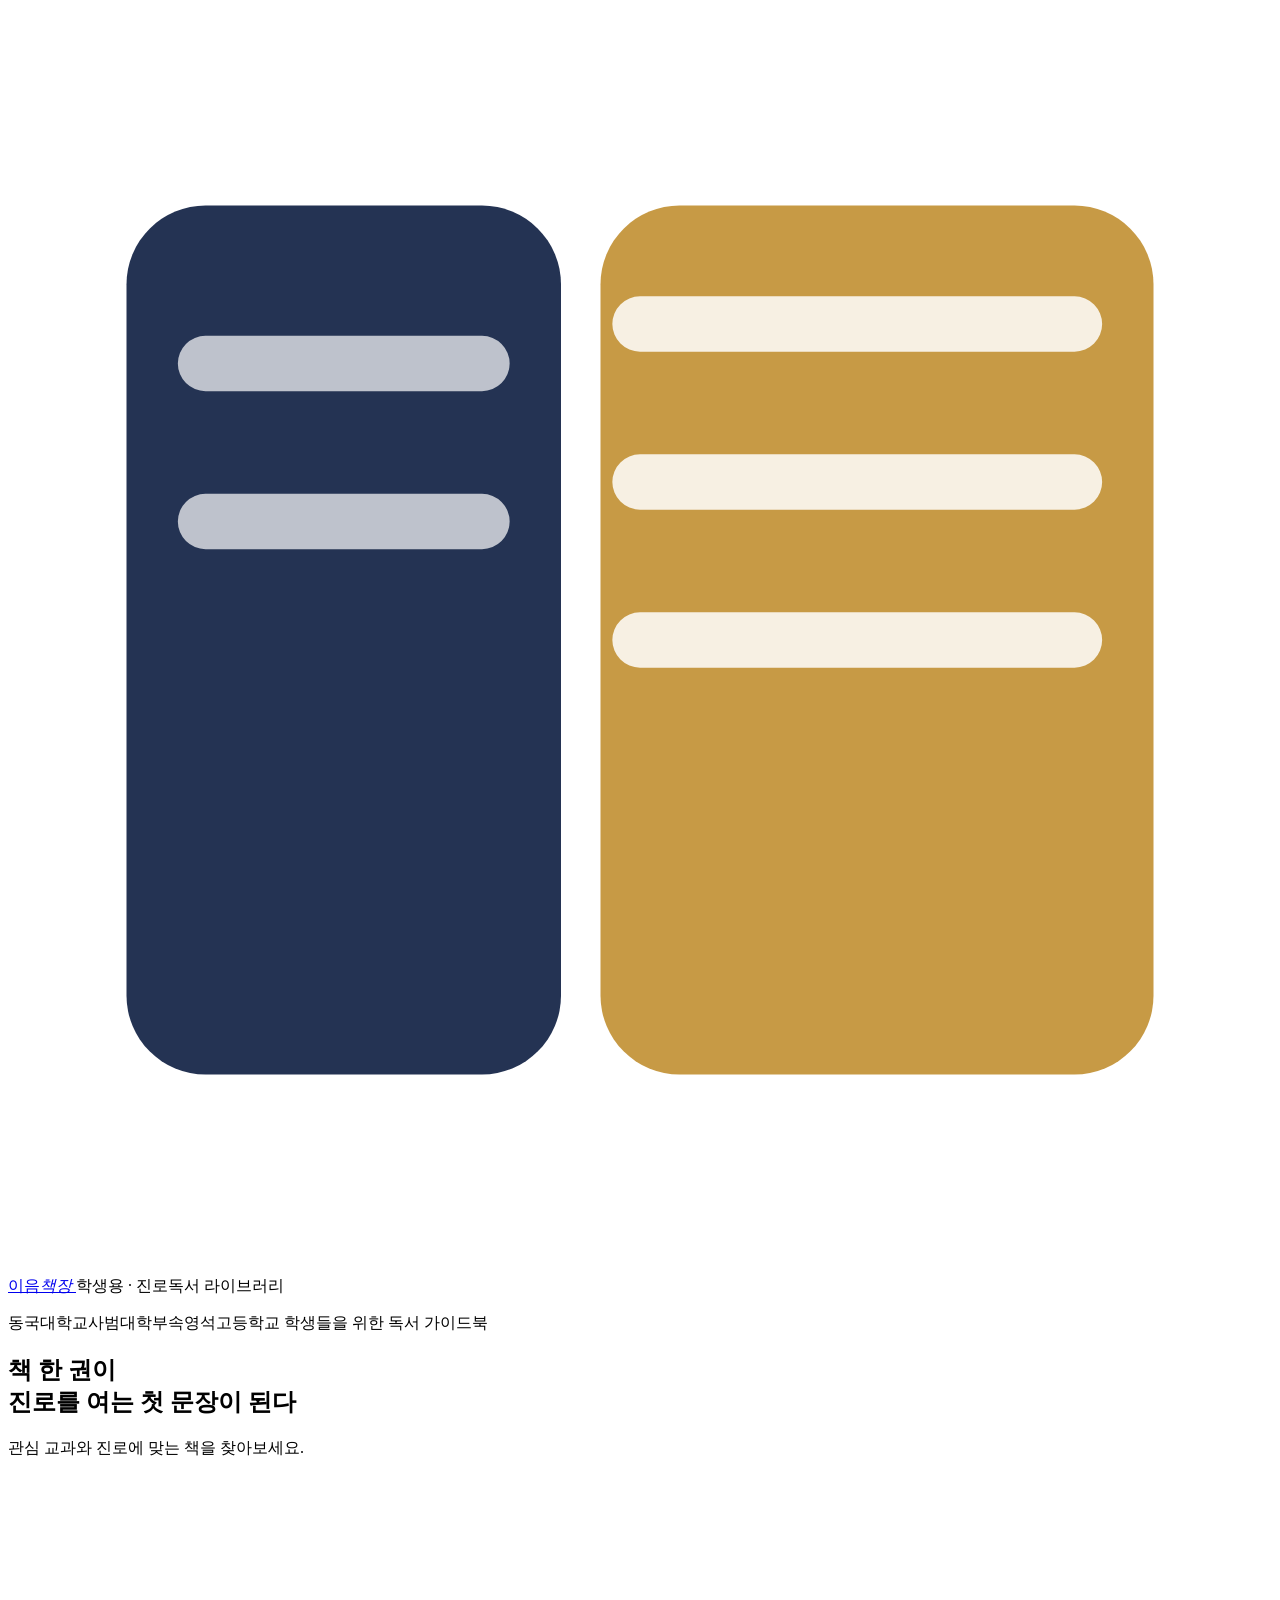
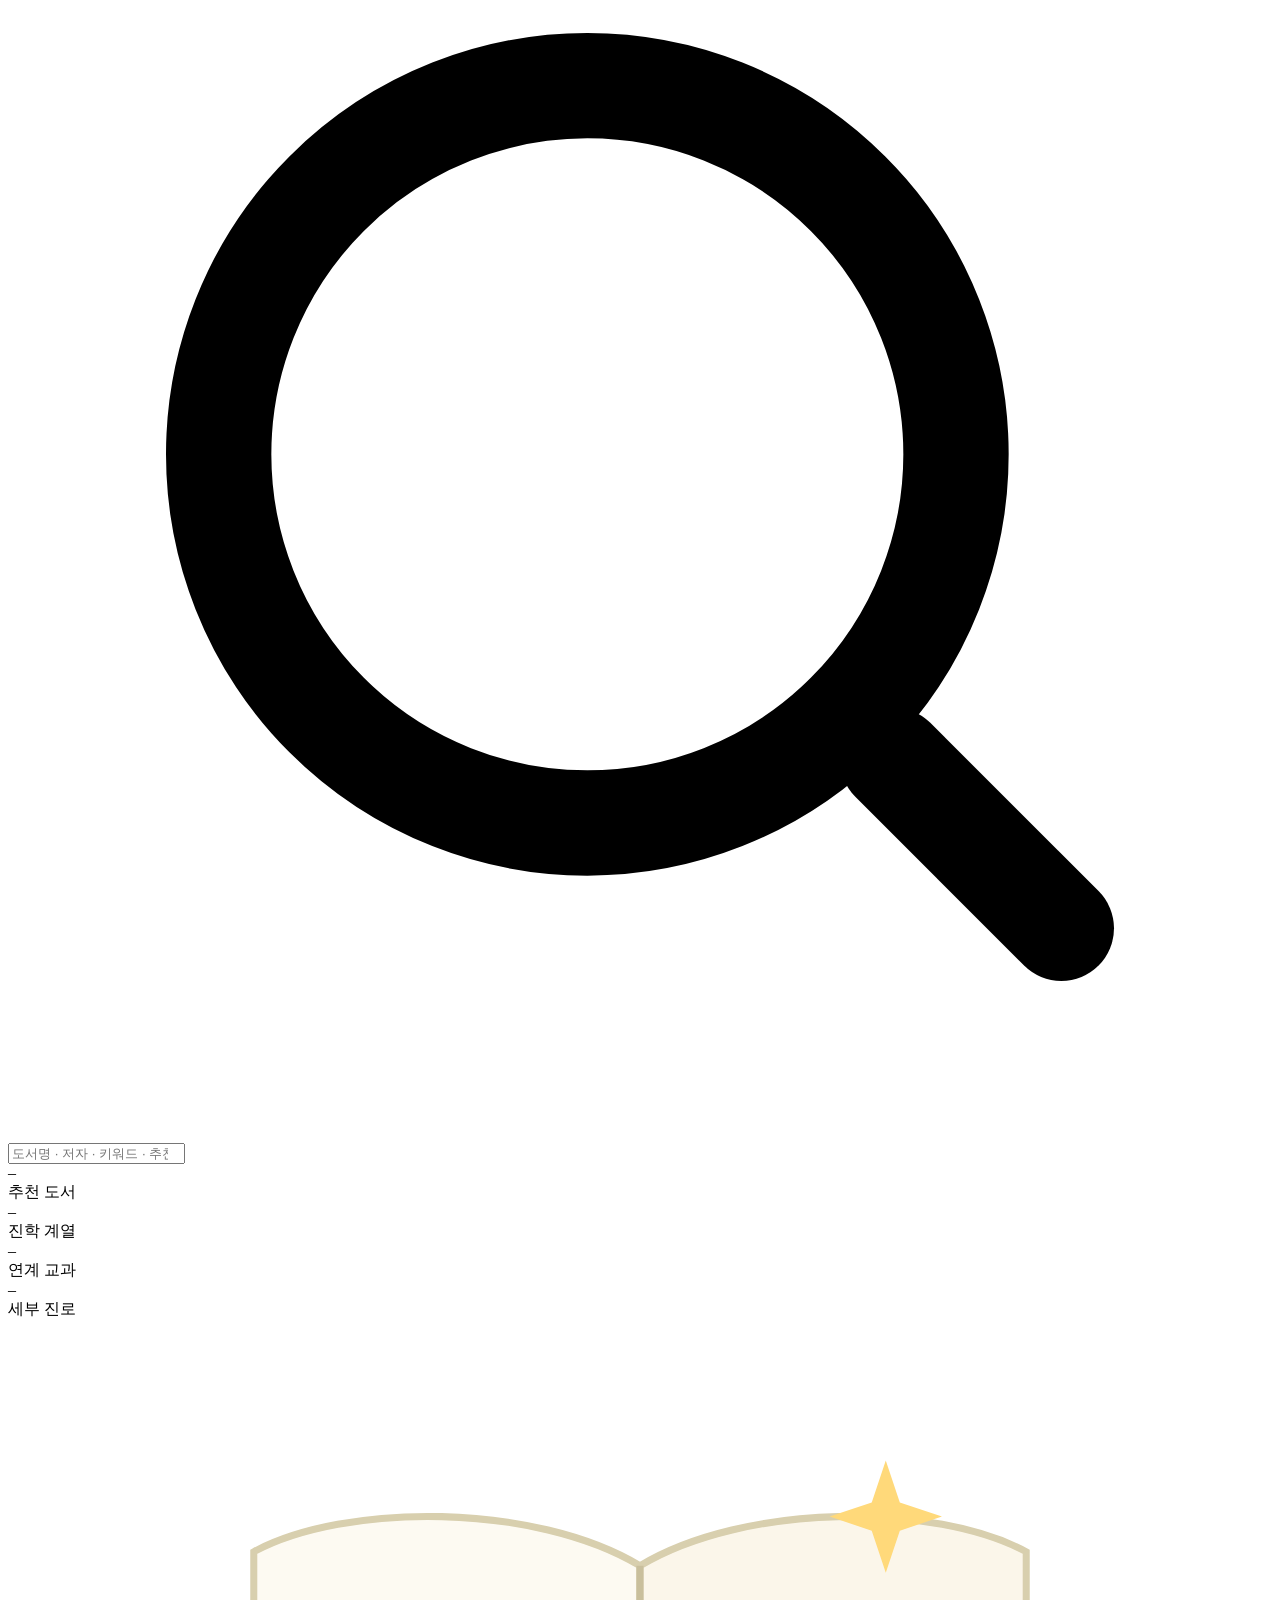
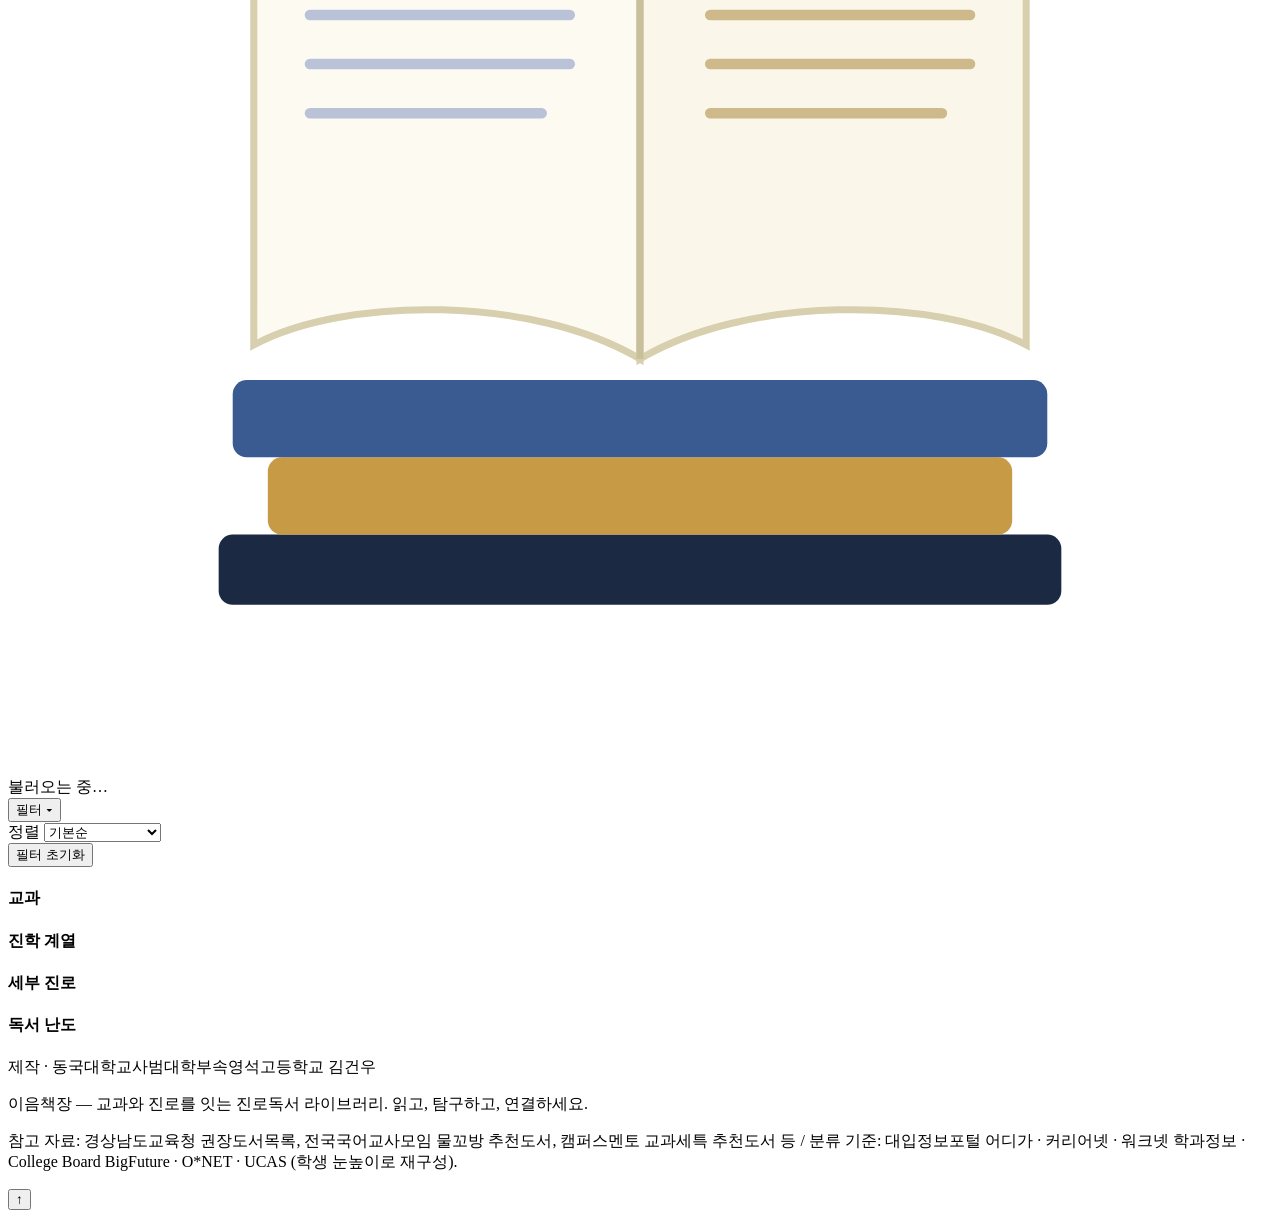
==== index.html @ 77755183 "Add files via upload" ====
<!DOCTYPE html>
<html lang="ko">
<head>
  <meta charset="UTF-8" />
  <meta name="viewport" content="width=device-width, initial-scale=1.0" />
  <!-- 보안: 외부 통신/임베딩 차단. (파일 더블클릭 실행 호환을 위해 script-src는 제한하지 않음) -->
  <meta http-equiv="Content-Security-Policy"
        content="img-src 'self' data:; style-src 'self' 'unsafe-inline'; font-src 'self'; connect-src 'none'; object-src 'none'; frame-ancestors 'self'; base-uri 'self'; form-action 'none'" />
  <meta name="referrer" content="no-referrer" />
  <title>이음책장 · 교과와 진로를 잇는 추천 도서</title>
  <link rel="stylesheet" href="style.css" />
</head>
<body>
  <!-- ===== 상단 바 ===== -->
  <header class="topbar">
    <div class="container topbar-inner">
      <a class="brand" href="index.html" aria-label="이음책장 홈">
        <svg class="mark" viewBox="0 0 32 32" fill="none" aria-hidden="true">
          <rect x="3" y="5" width="11" height="22" rx="2" fill="#243353"/>
          <rect x="15" y="5" width="14" height="22" rx="2" fill="#c79a45"/>
          <path d="M16 8h11M16 12h11M16 16h11" stroke="#fff" stroke-width="1.4" stroke-linecap="round" opacity=".85"/>
          <path d="M5 9h7M5 13h7" stroke="#fff" stroke-width="1.4" stroke-linecap="round" opacity=".7"/>
        </svg>
        <span class="name">이음<em>책장</em></span>
      </a>
      <span class="role-pill">학생용 · 진로독서 라이브러리</span>
    </div>
  </header>

  <!-- ===== 히어로 ===== -->
  <section class="hero">
    <div class="container hero-inner">
      <div class="hero-text">
        <p class="eyebrow">동국대학교사범대학부속영석고등학교 학생들을 위한 독서 가이드북</p>
        <h1>책 한 권이<br /><span class="hl">진로를 여는 첫 문장</span>이 된다</h1>
        <p class="lede">관심 교과와 진로에 맞는 책을 찾아보세요.</p>

        <div class="hero-search">
          <svg class="ico" viewBox="0 0 24 24" fill="none" aria-hidden="true">
            <circle cx="11" cy="11" r="7" stroke="currentColor" stroke-width="2"/>
            <path d="M20 20l-3.2-3.2" stroke="currentColor" stroke-width="2" stroke-linecap="round"/>
          </svg>
          <input type="search" id="searchInput"
                 placeholder="도서명 · 저자 · 키워드 · 추천 이유 · 탐구 아이디어 검색"
                 aria-label="도서 검색" autocomplete="off" />
        </div>

        <div class="hero-stats">
          <div class="stat"><div class="num" id="statBooks">–</div><div class="lbl">추천 도서</div></div>
          <div class="stat"><div class="num" id="statFields">–</div><div class="lbl">진학 계열</div></div>
          <div class="stat"><div class="num" id="statSubjects">–</div><div class="lbl">연계 교과</div></div>
          <div class="stat"><div class="num" id="statTags">–</div><div class="lbl">세부 진로</div></div>
        </div>
      </div>

      <div class="hero-art" aria-hidden="true">
        <svg viewBox="0 0 360 300" xmlns="http://www.w3.org/2000/svg">
          <!-- 책 더미 -->
          <rect x="60" y="232" width="240" height="20" rx="4" fill="#1c2942"/>
          <rect x="74" y="210" width="212" height="22" rx="4" fill="#c79a45"/>
          <rect x="64" y="188" width="232" height="22" rx="4" fill="#3a5a92"/>
          <!-- 펼쳐진 책 -->
          <path d="M180 70 C150 52 96 52 70 66 L70 178 C96 164 150 164 180 182 Z" fill="#fdfaf2" stroke="#d8cfae" stroke-width="2"/>
          <path d="M180 70 C210 52 264 52 290 66 L290 178 C264 164 210 164 180 182 Z" fill="#fbf6ea" stroke="#d8cfae" stroke-width="2"/>
          <path d="M180 70 L180 182" stroke="#c9bf9c" stroke-width="2"/>
          <path d="M86 84h74M86 98h74M86 112h66" stroke="#b9c2d6" stroke-width="3" stroke-linecap="round"/>
          <path d="M200 84h74M200 98h74M200 112h66" stroke="#cdb98a" stroke-width="3" stroke-linecap="round"/>
          <!-- 빛나는 별/북극성 -->
          <g transform="translate(250 56)">
            <path d="M0 -16 L4 -4 L16 0 L4 4 L0 16 L-4 4 L-16 0 L-4 -4 Z" fill="#ffd97a"/>
          </g>
        </svg>
      </div>
    </div>
  </section>

  <main class="container">
    <!-- ===== 툴바 ===== -->
    <div class="toolbar">
      <div class="result-count" id="resultCount">불러오는 중…</div>
      <div class="toolbar-right">
        <button class="btn filter-toggle" id="filterToggle" type="button">필터 ▾</button>
        <div class="sort-wrap">
          <label for="sortSelect">정렬</label>
          <select id="sortSelect" aria-label="정렬 기준">
            <option value="id">기본순</option>
            <option value="grade">학년순</option>
            <option value="level">난도순</option>
            <option value="title">도서명 가나다순</option>
          </select>
        </div>
        <button class="btn ghost" id="resetBtn" type="button">필터 초기화</button>
      </div>
    </div>

    <!-- ===== 필터 (옵션은 script.js가 자동 생성) ===== -->
    <section class="filters" id="filters" aria-label="도서 필터">
      <div class="filter-group">
        <h4>교과</h4>
        <div class="chip-row" data-filter="subjects"></div>
      </div>
      <div class="filter-group">
        <h4>진학 계열</h4>
        <div class="chip-row" data-filter="academicFields"></div>
      </div>
      <div class="filter-group">
        <h4>세부 진로</h4>
        <div class="chip-row" data-filter="careerTags"></div>
      </div>
      <div class="filter-group">
        <h4>독서 난도</h4>
        <div class="chip-row" data-filter="level"></div>
      </div>
    </section>

    <!-- ===== 카드 목록 ===== -->
    <section id="bookGrid" class="book-grid" aria-live="polite"></section>
    <p id="emptyMsg" class="empty-msg" hidden>조건에 맞는 도서가 없습니다. 검색어나 필터를 조정해 보세요.</p>
  </main>

  <!-- ===== 푸터 ===== -->
  <footer class="site-footer">
    <div class="container footer-inner">
      <p class="credit">제작 · 동국대학교사범대학부속영석고등학교 김건우</p>
      <p>이음책장 — 교과와 진로를 잇는 진로독서 라이브러리. 읽고, 탐구하고, 연결하세요.</p>
      <p class="src">참고 자료: 경상남도교육청 권장도서목록, 전국국어교사모임 물꼬방 추천도서, 캠퍼스멘토 교과세특 추천도서 등 / 분류 기준: 대입정보포털 어디가 · 커리어넷 · 워크넷 학과정보 · College Board BigFuture · O*NET · UCAS (학생 눈높이로 재구성).</p>
    </div>
  </footer>

  <button id="topBtn" class="top-btn" type="button" aria-label="맨 위로">↑</button>

  <script src="script.js"></script>
</body>
</html>
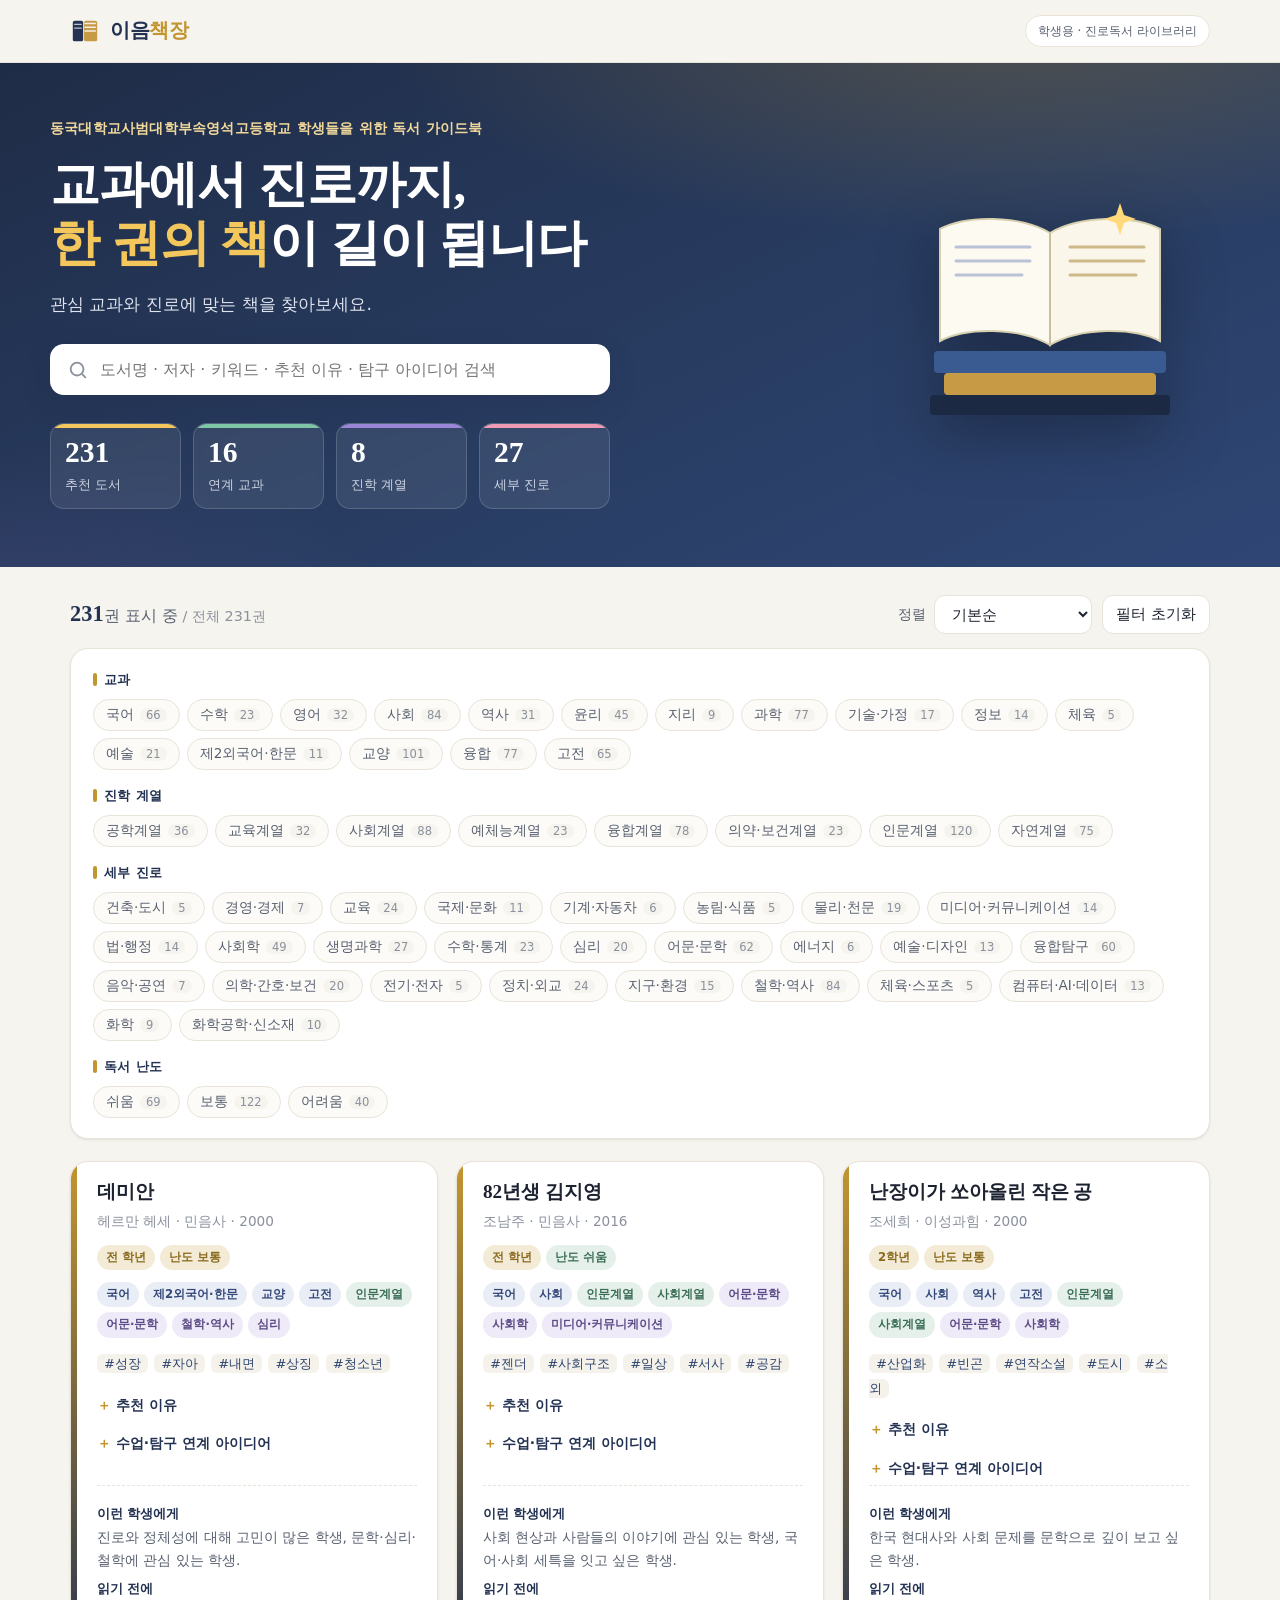
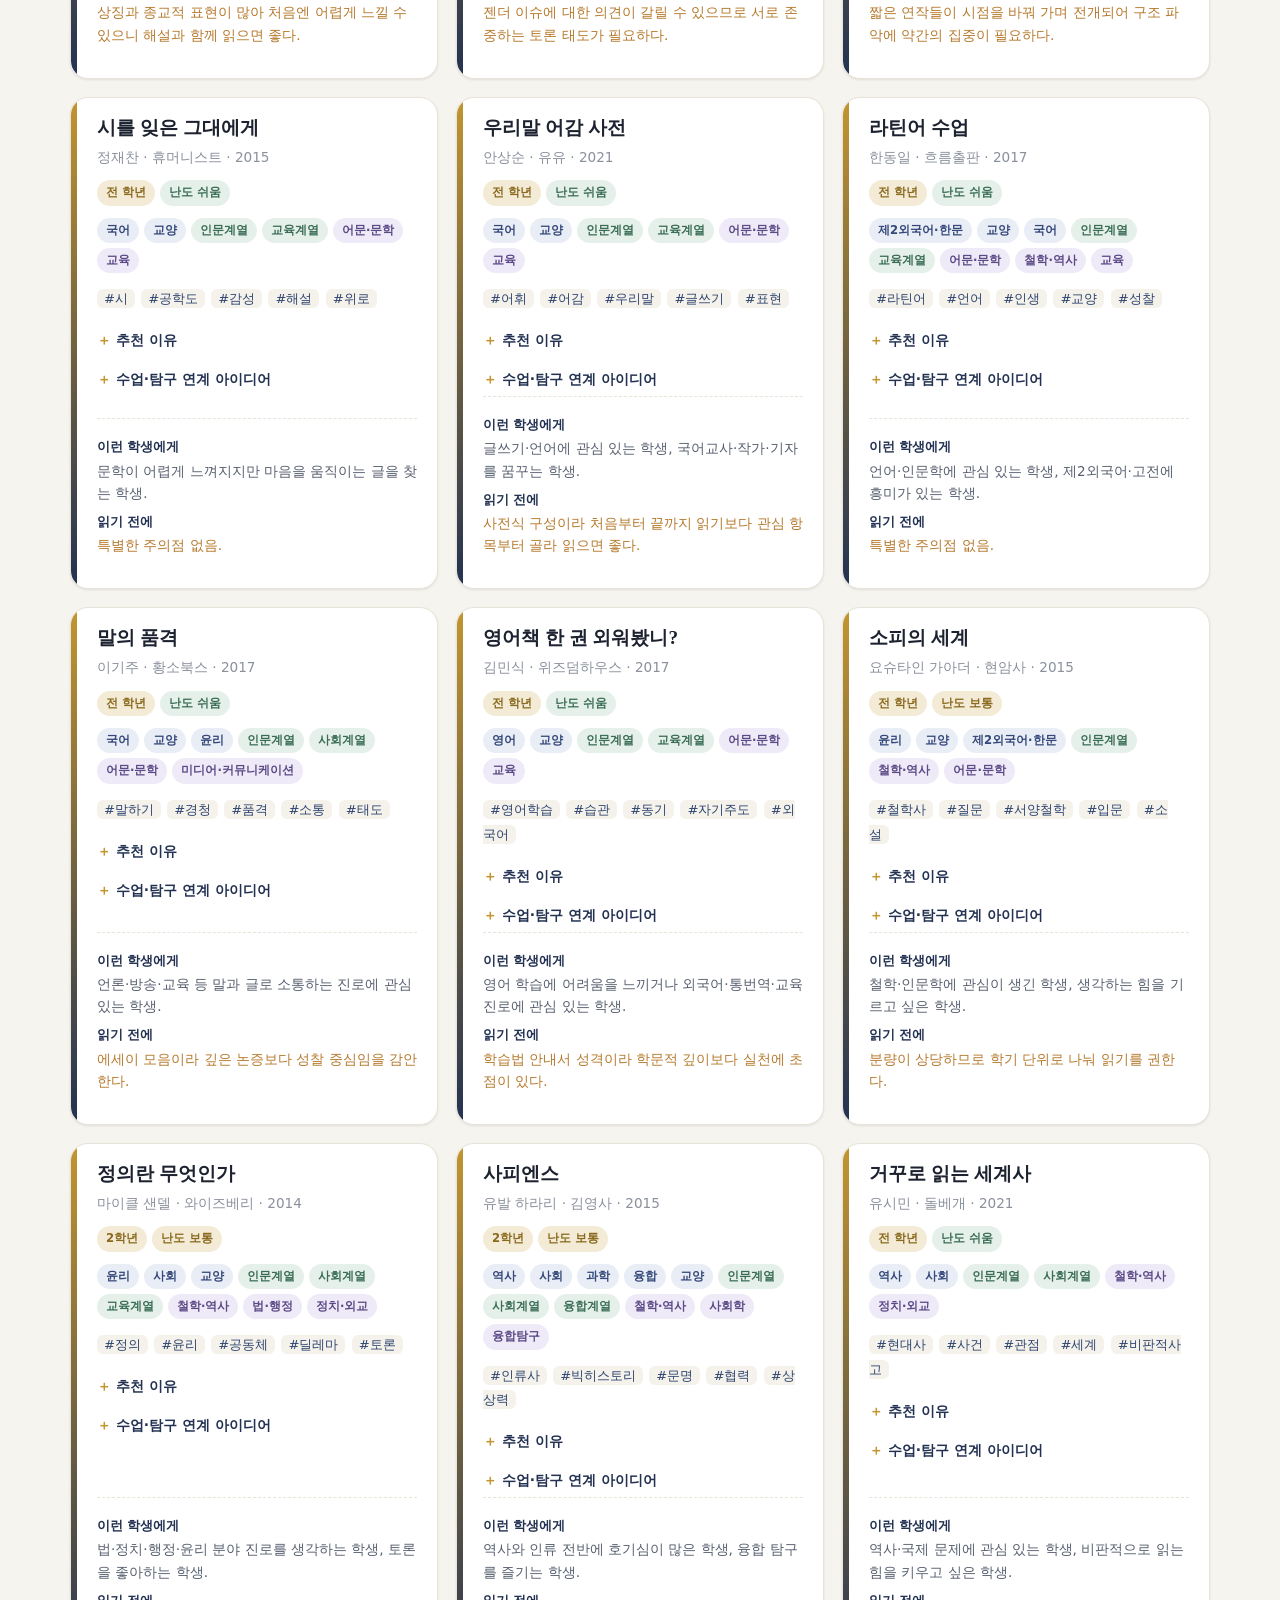
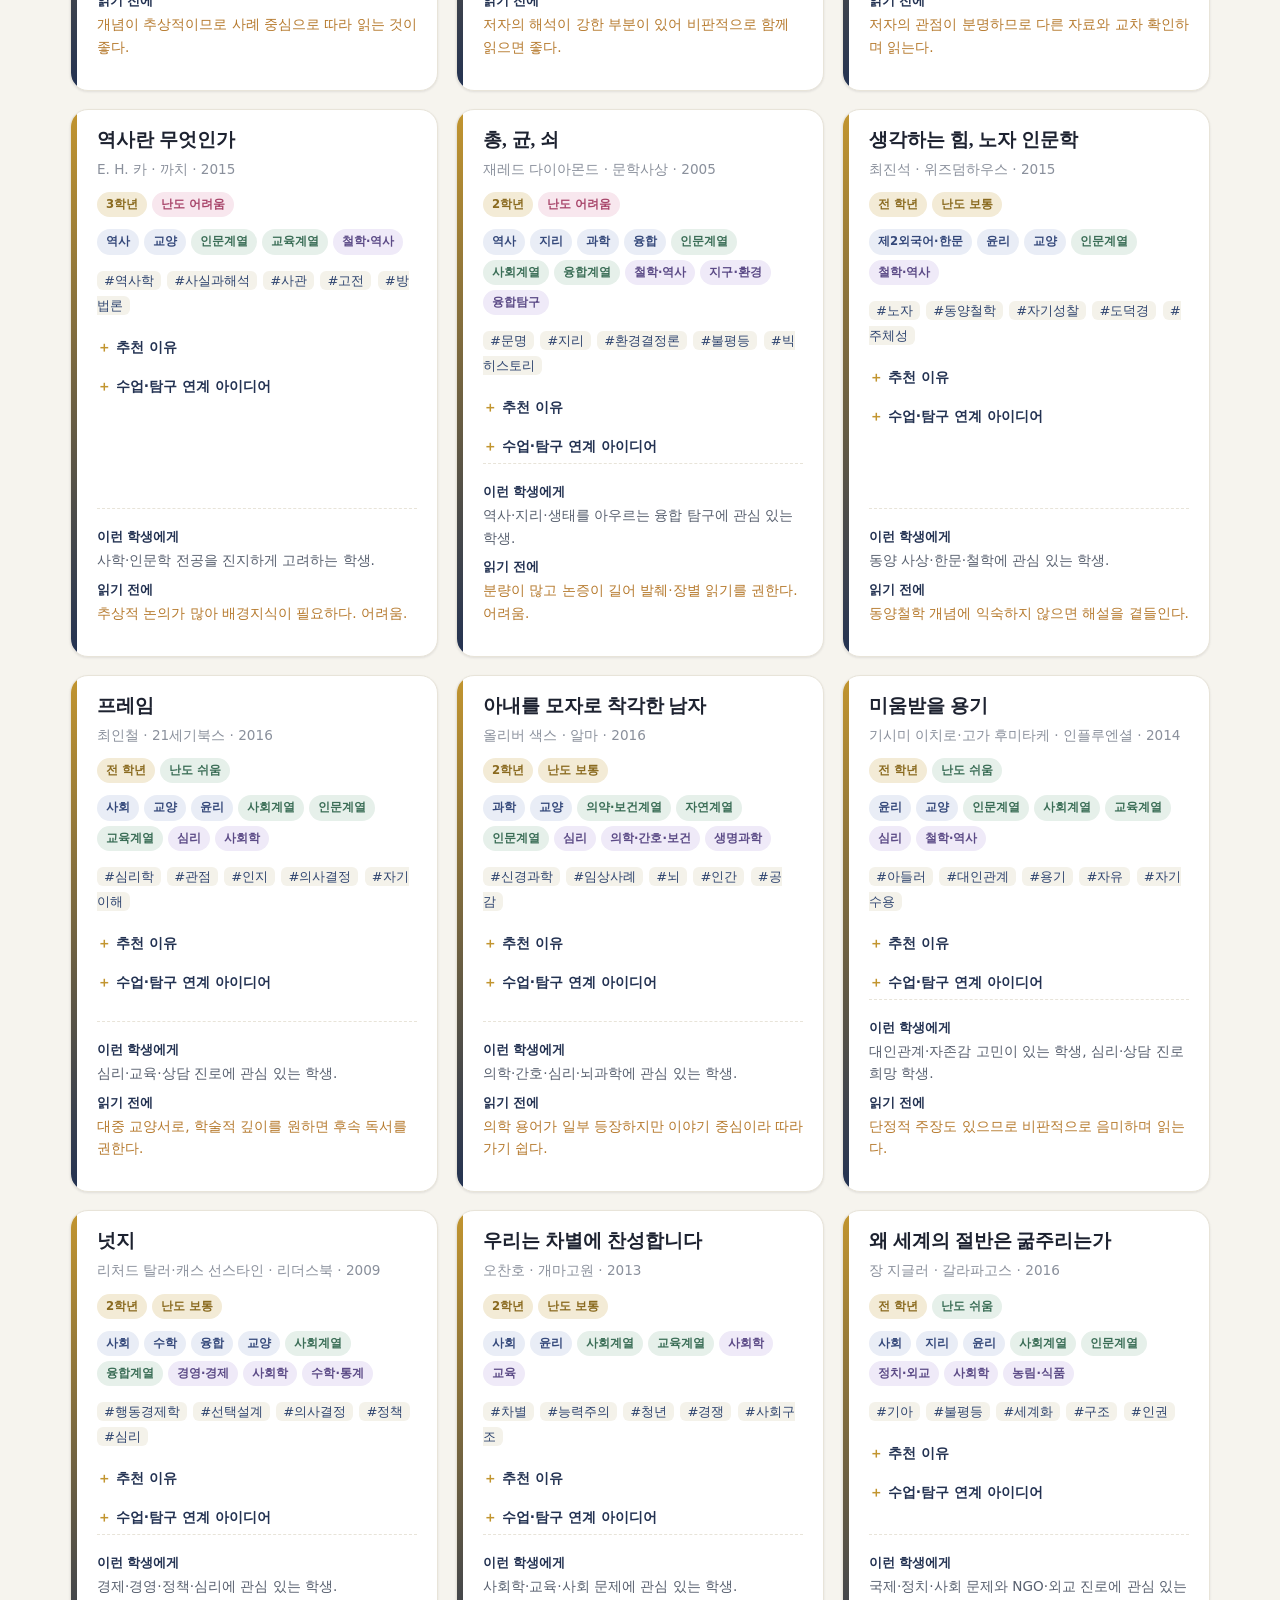
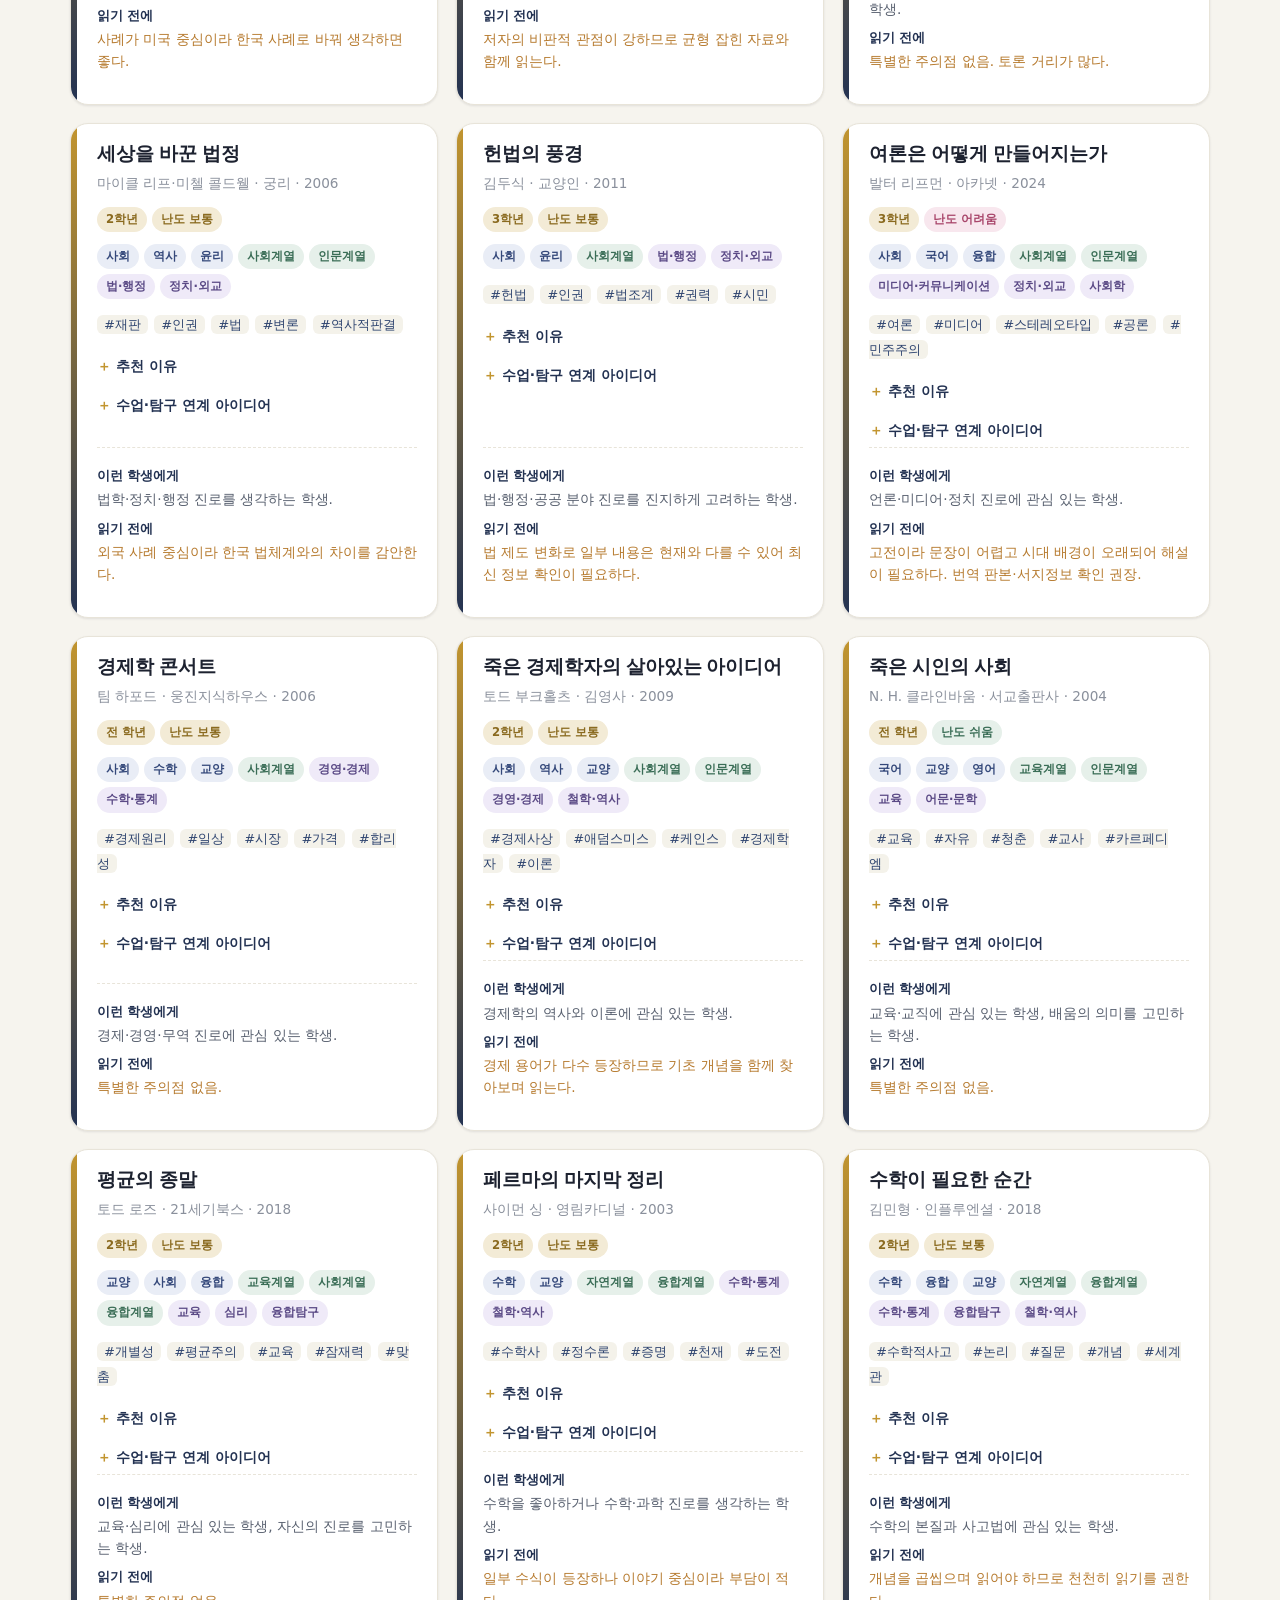
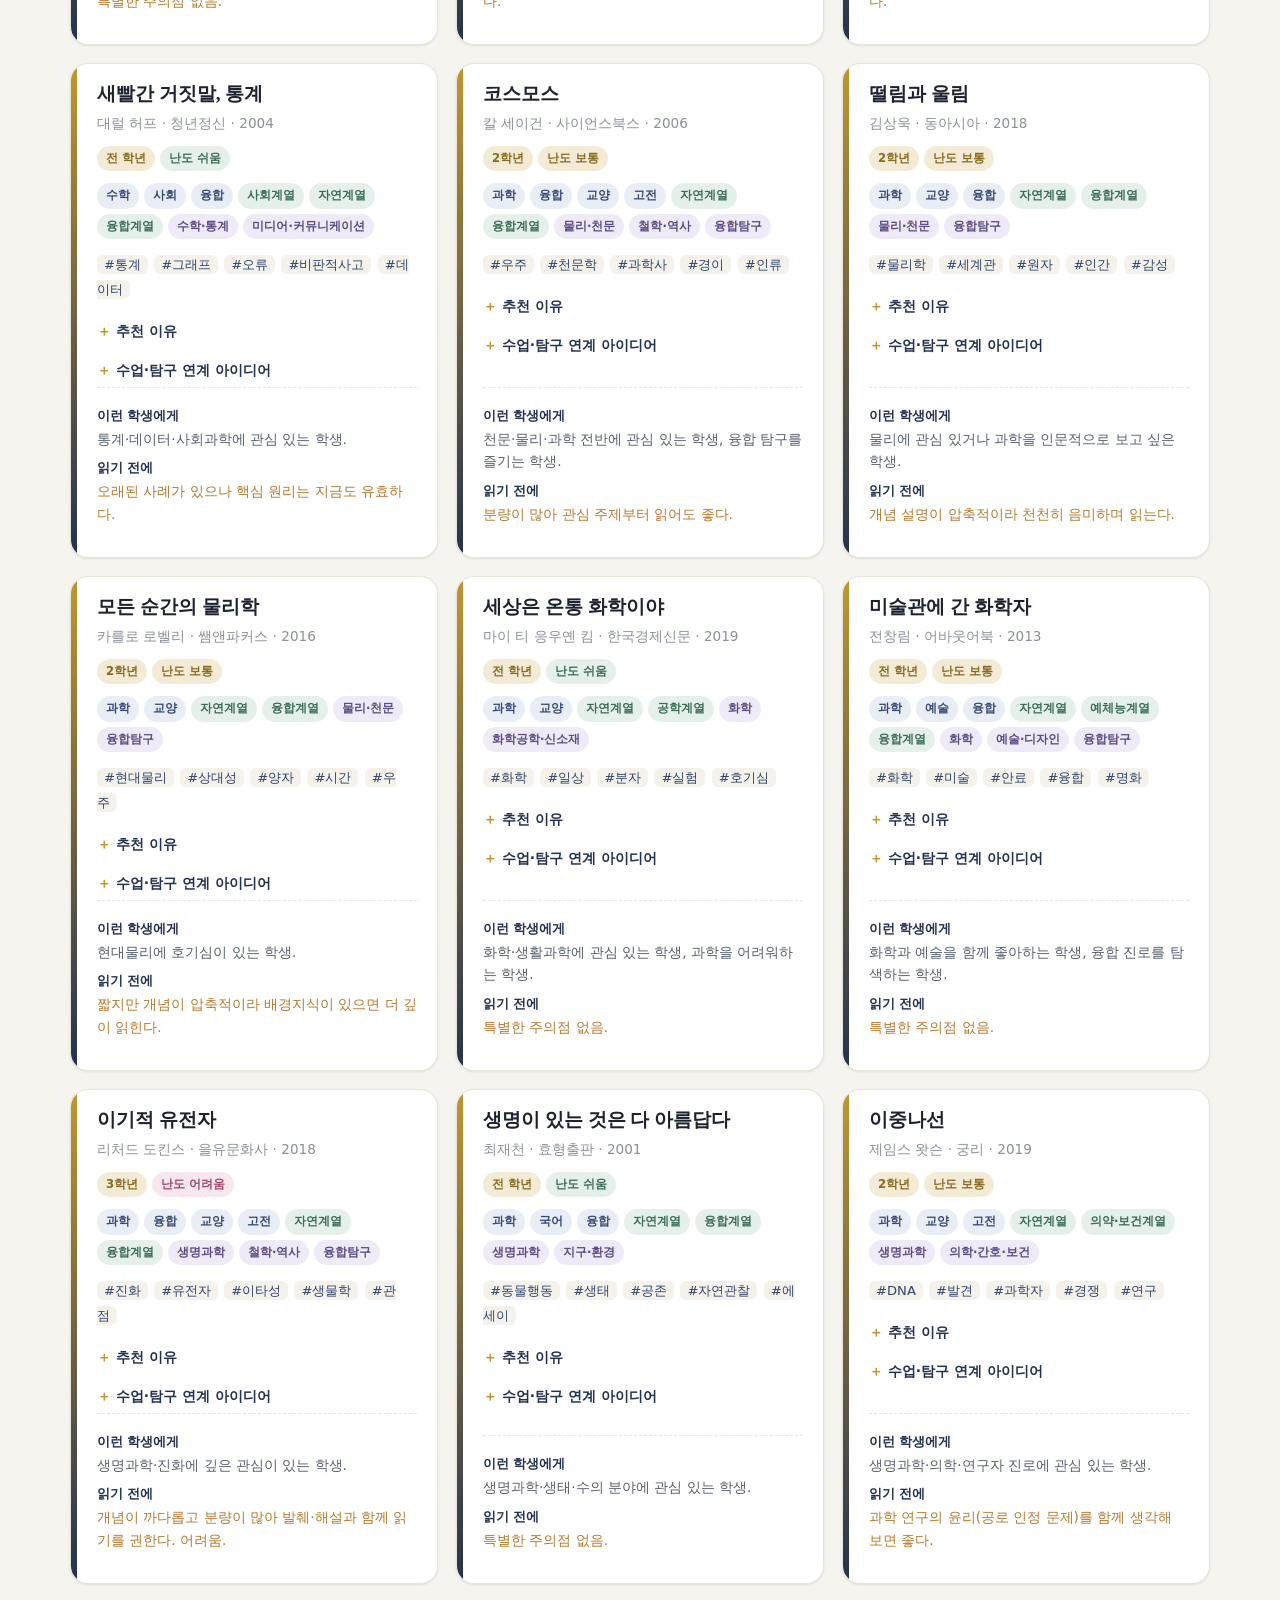
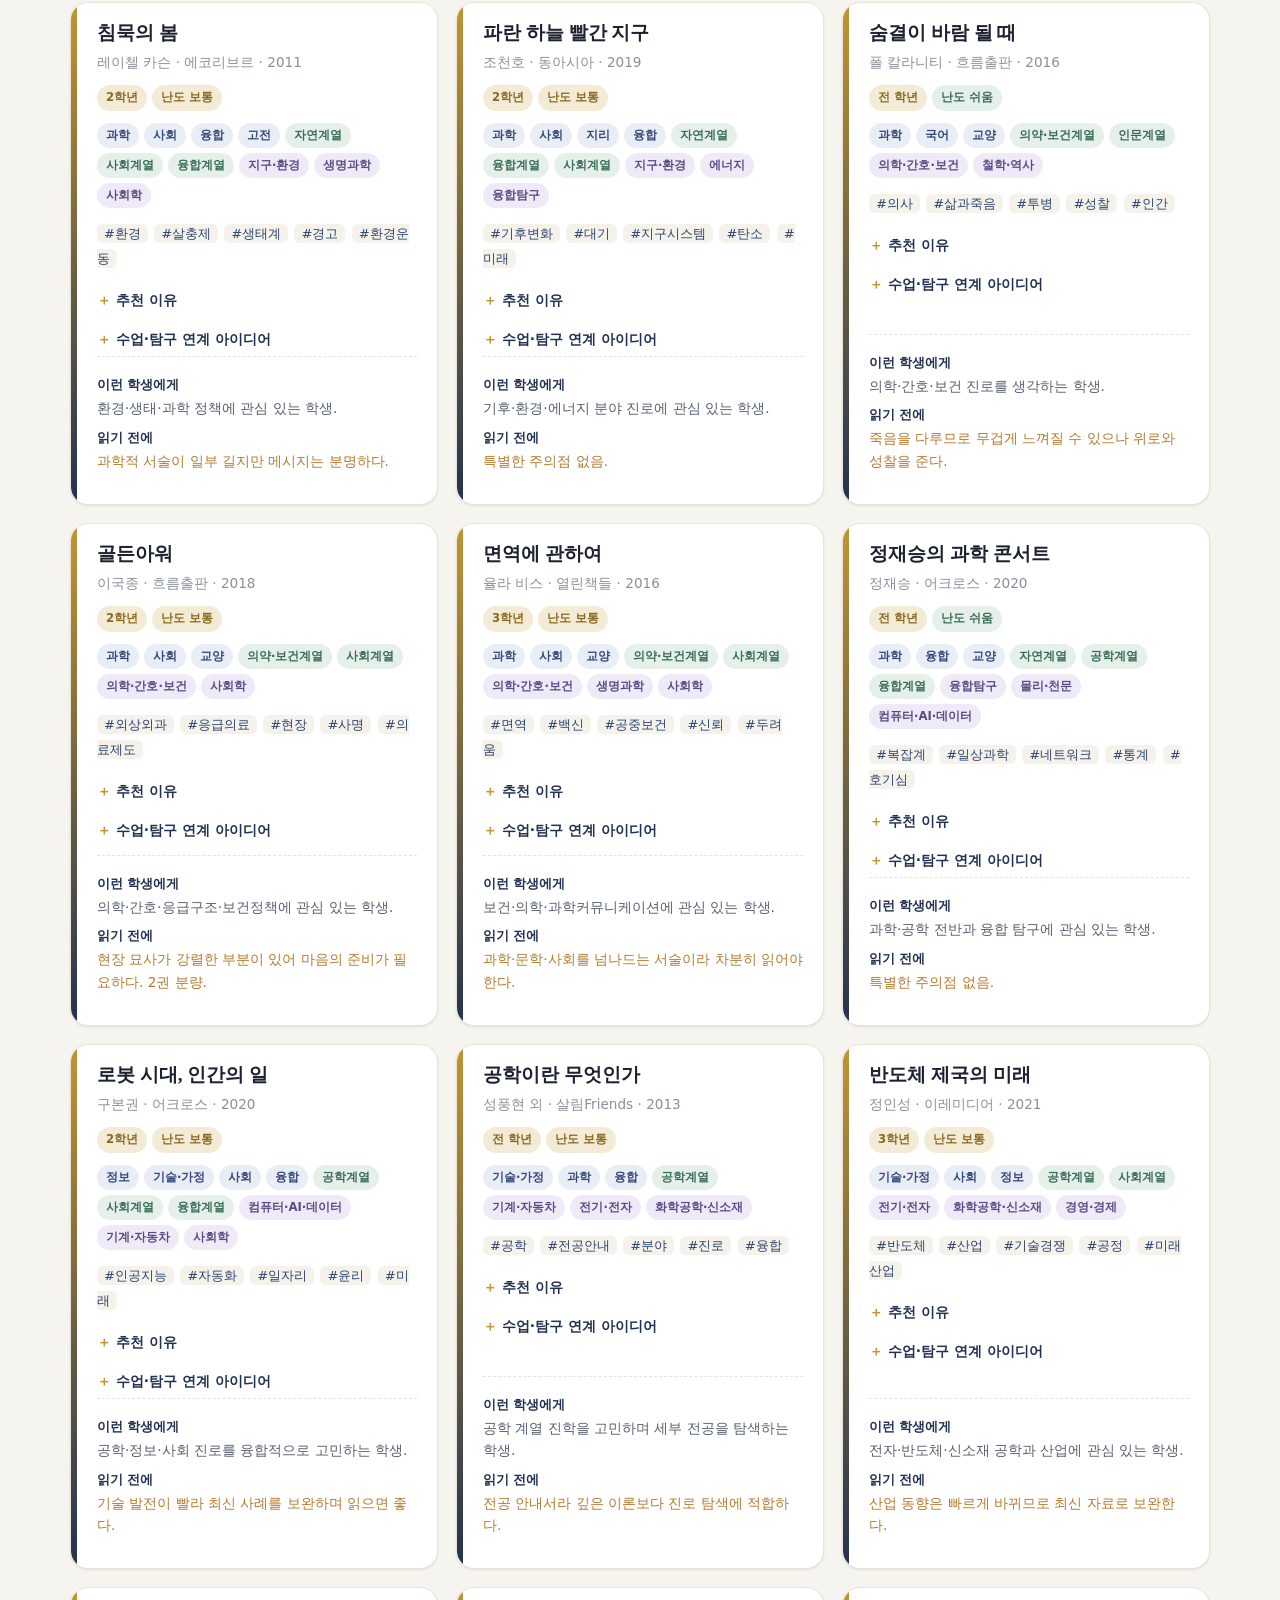
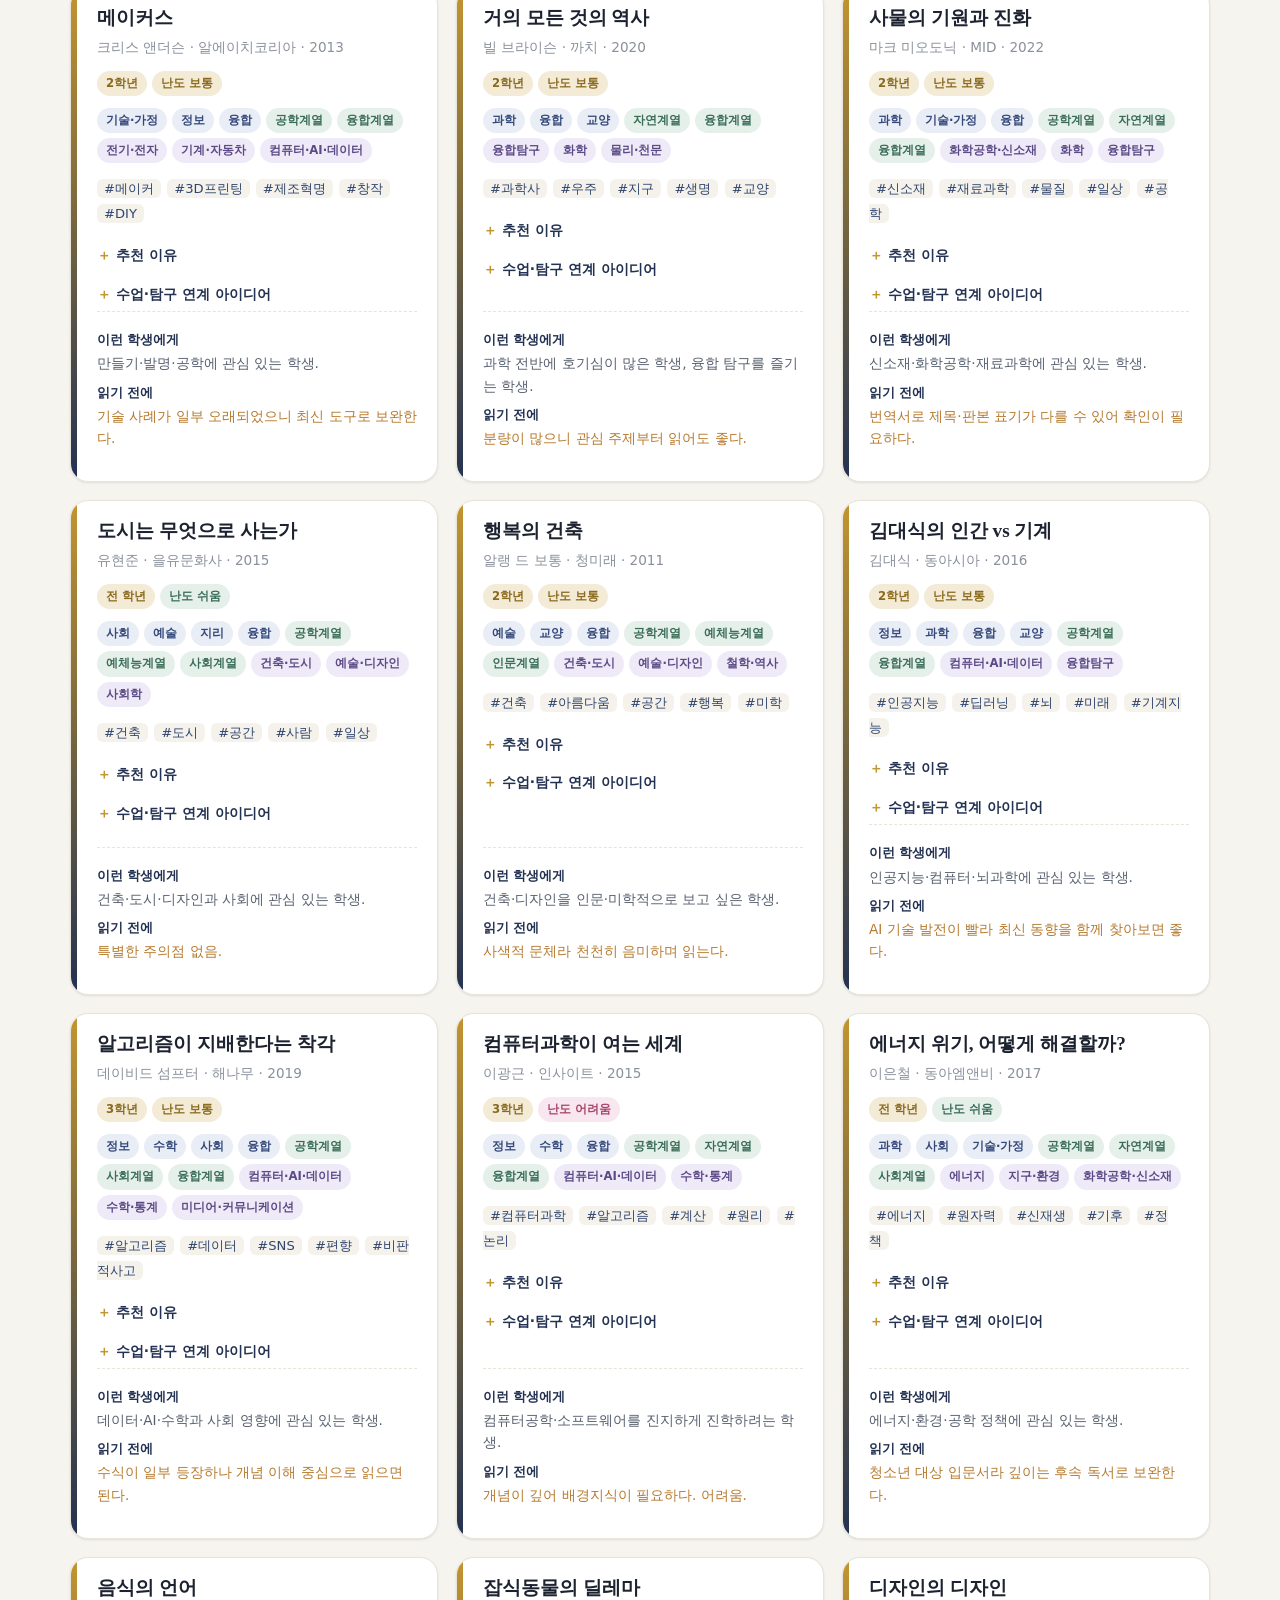
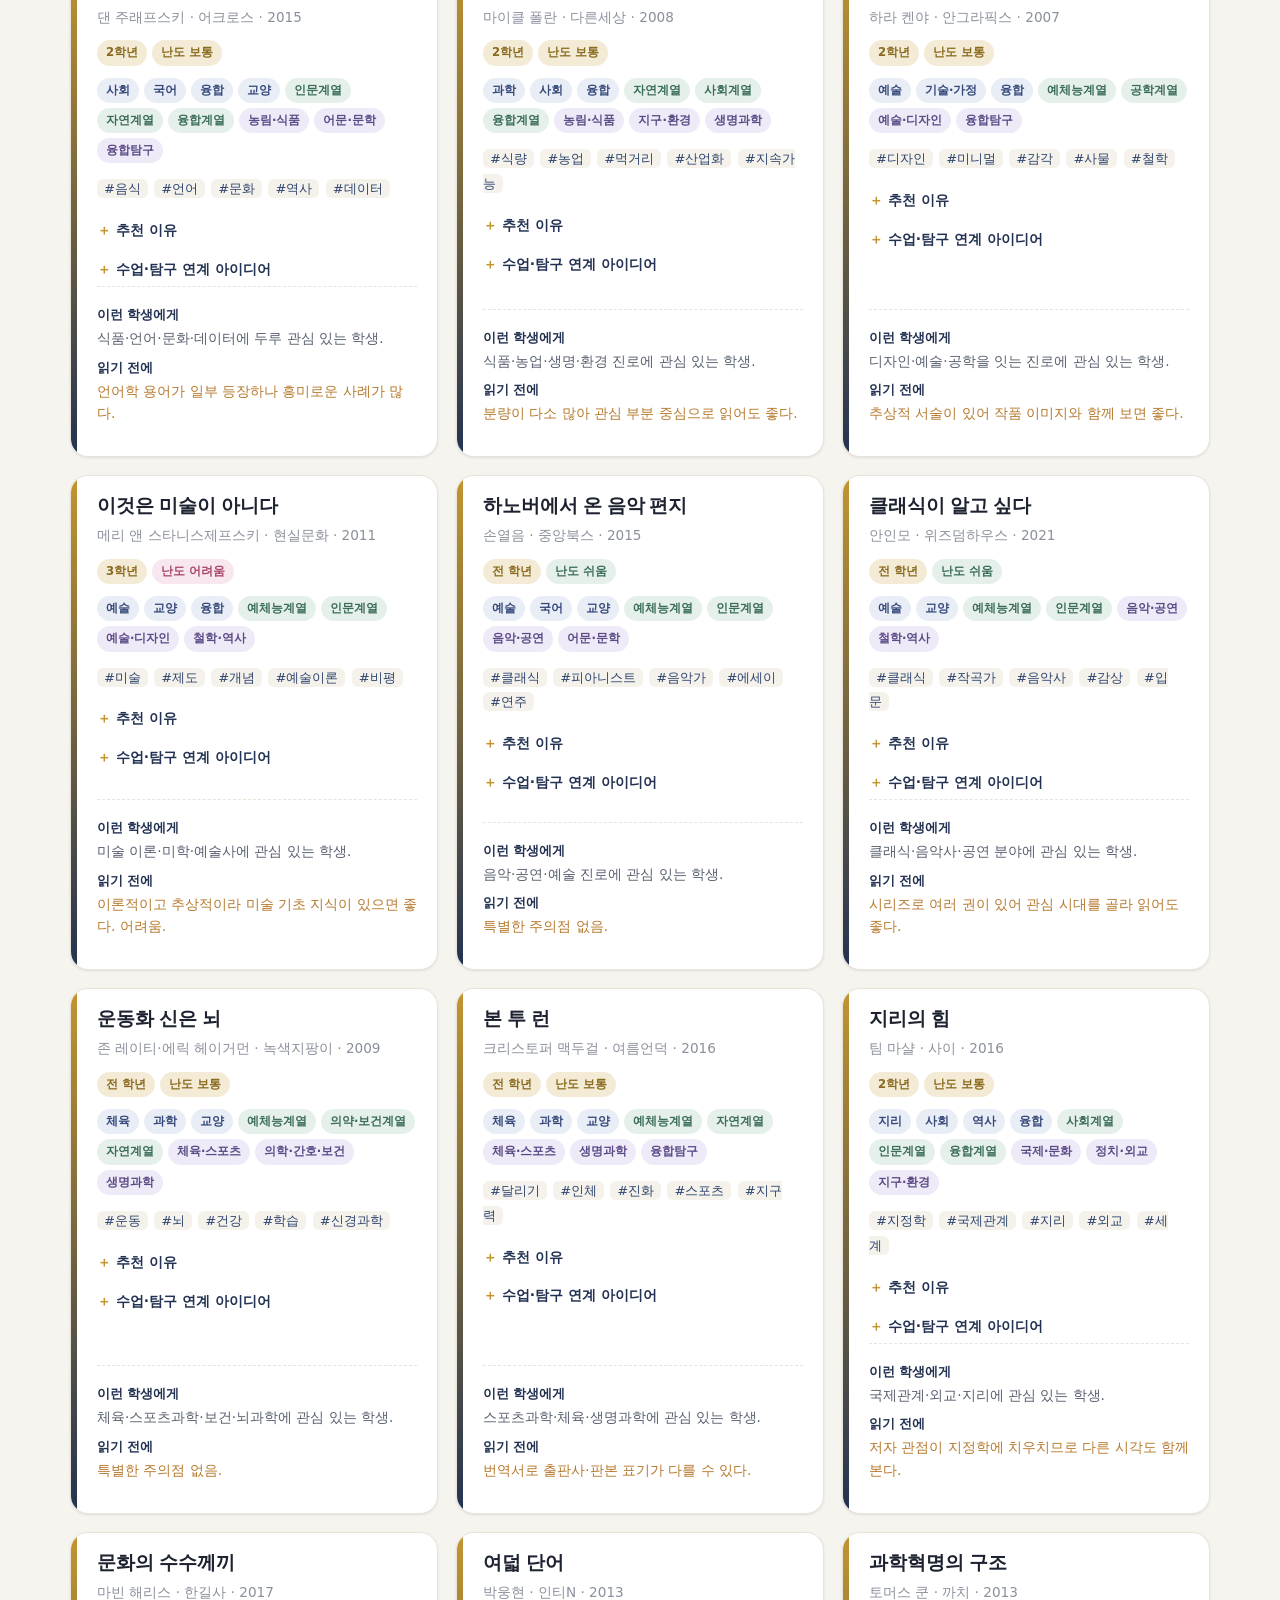
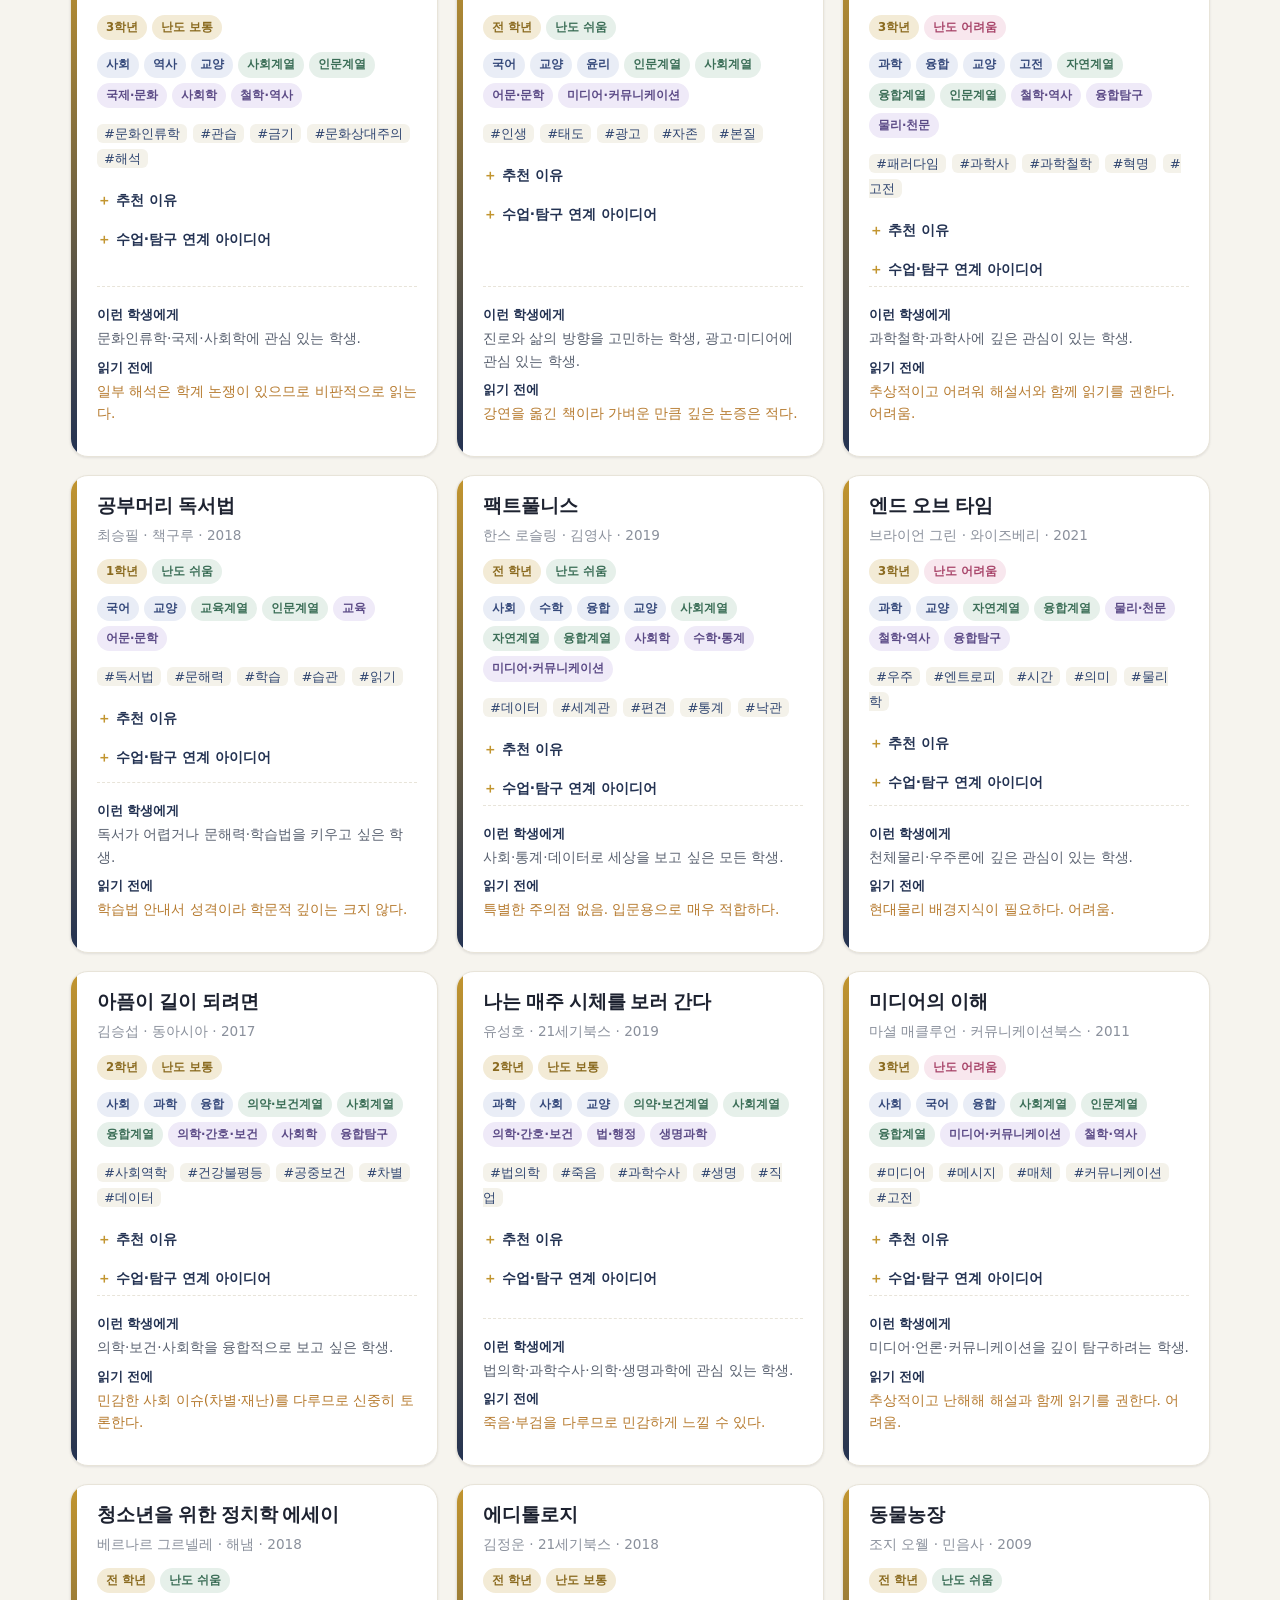
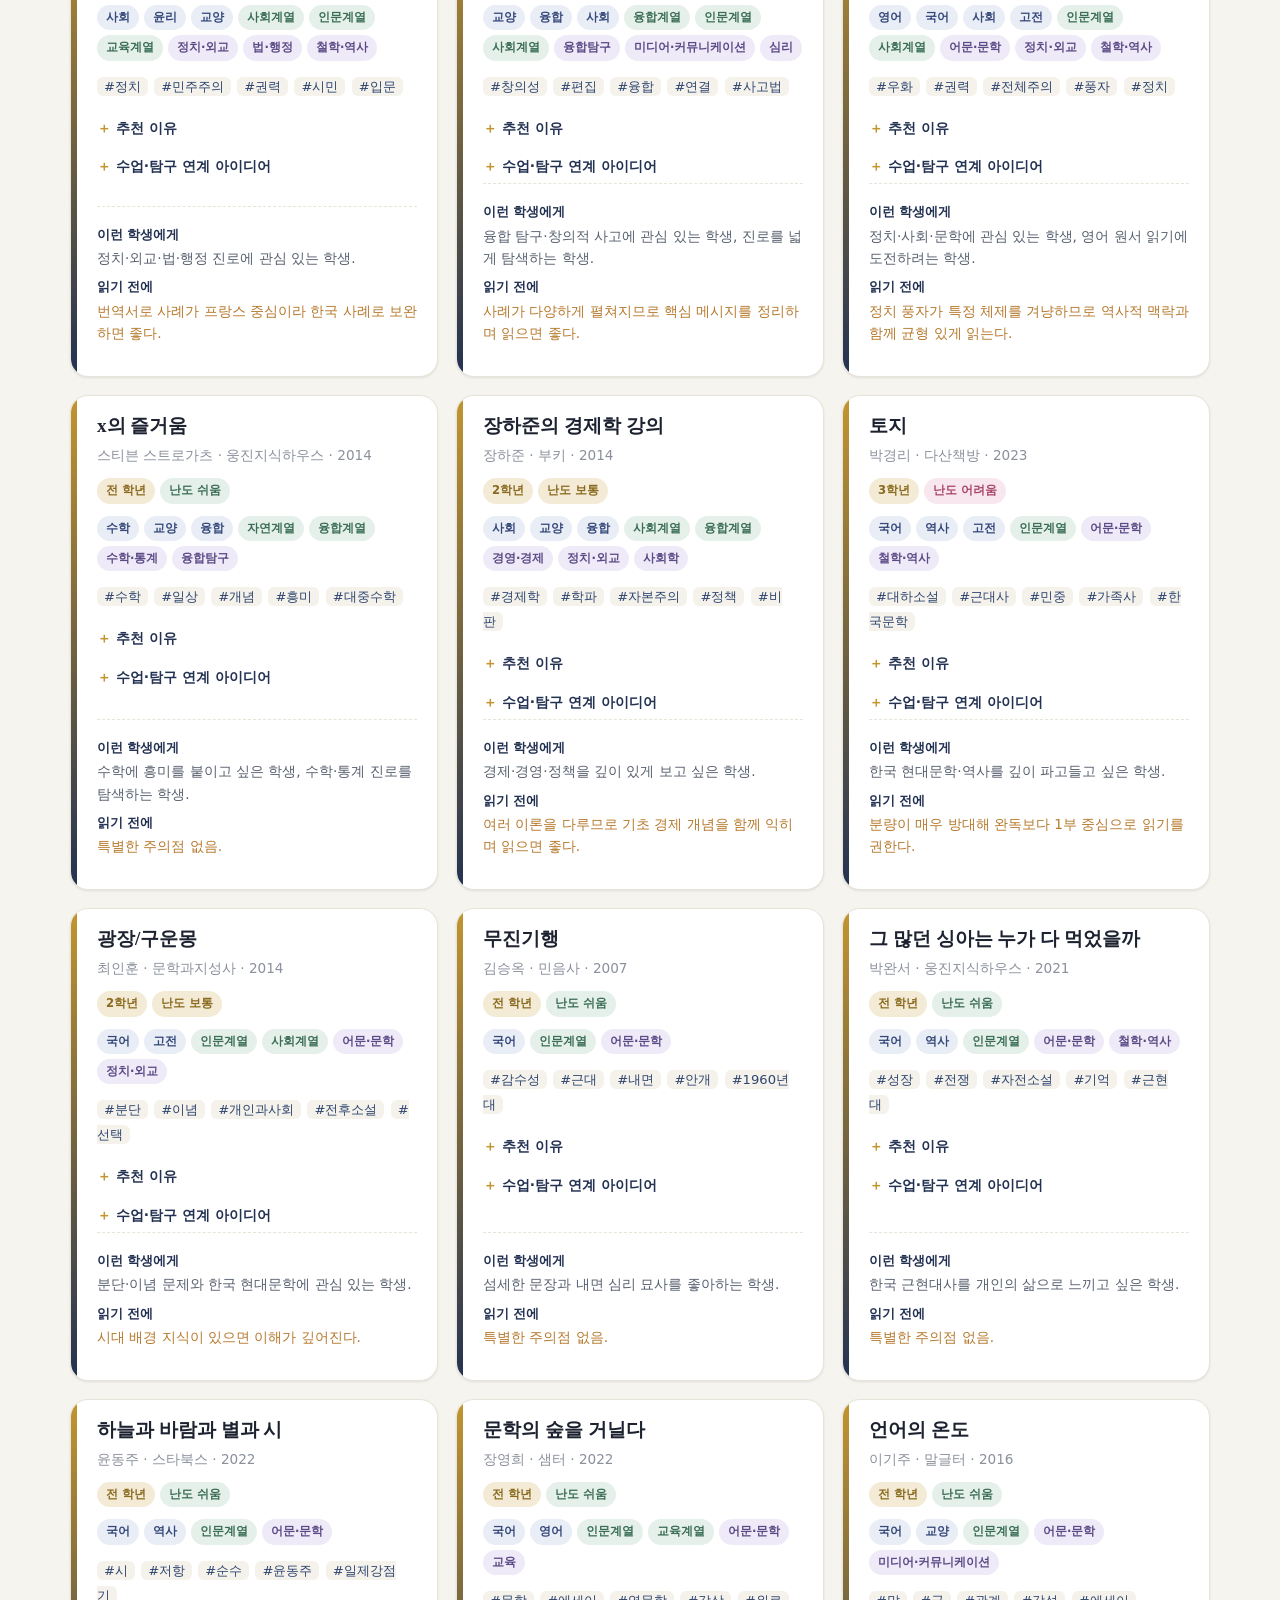
==== commit 2bee72dd: "Add files via upload" ====
--- a/index.html
+++ b/index.html
@@ -11,7 +11,6 @@
   <link rel="stylesheet" href="style.css" />
 </head>
 <body>
-  <!-- ===== 상단 바 ===== -->
   <header class="topbar">
     <div class="container topbar-inner">
       <a class="brand" href="index.html" aria-label="이음책장 홈">
@@ -27,12 +26,11 @@
     </div>
   </header>
 
-  <!-- ===== 히어로 ===== -->
   <section class="hero">
     <div class="container hero-inner">
       <div class="hero-text">
         <p class="eyebrow">동국대학교사범대학부속영석고등학교 학생들을 위한 독서 가이드북</p>
-        <h1>책 한 권이<br /><span class="hl">진로를 여는 첫 문장</span>이 된다</h1>
+        <h1>교과에서 진로까지,<br /><span class="hl">한 권의 책</span>이 길이 됩니다</h1>
         <p class="lede">관심 교과와 진로에 맞는 책을 찾아보세요.</p>
 
         <div class="hero-search">
@@ -47,25 +45,22 @@
 
         <div class="hero-stats">
           <div class="stat"><div class="num" id="statBooks">–</div><div class="lbl">추천 도서</div></div>
+          <div class="stat"><div class="num" id="statSubjects">–</div><div class="lbl">연계 교과</div></div>
           <div class="stat"><div class="num" id="statFields">–</div><div class="lbl">진학 계열</div></div>
-          <div class="stat"><div class="num" id="statSubjects">–</div><div class="lbl">연계 교과</div></div>
           <div class="stat"><div class="num" id="statTags">–</div><div class="lbl">세부 진로</div></div>
         </div>
       </div>
 
       <div class="hero-art" aria-hidden="true">
         <svg viewBox="0 0 360 300" xmlns="http://www.w3.org/2000/svg">
-          <!-- 책 더미 -->
           <rect x="60" y="232" width="240" height="20" rx="4" fill="#1c2942"/>
           <rect x="74" y="210" width="212" height="22" rx="4" fill="#c79a45"/>
           <rect x="64" y="188" width="232" height="22" rx="4" fill="#3a5a92"/>
-          <!-- 펼쳐진 책 -->
           <path d="M180 70 C150 52 96 52 70 66 L70 178 C96 164 150 164 180 182 Z" fill="#fdfaf2" stroke="#d8cfae" stroke-width="2"/>
           <path d="M180 70 C210 52 264 52 290 66 L290 178 C264 164 210 164 180 182 Z" fill="#fbf6ea" stroke="#d8cfae" stroke-width="2"/>
           <path d="M180 70 L180 182" stroke="#c9bf9c" stroke-width="2"/>
           <path d="M86 84h74M86 98h74M86 112h66" stroke="#b9c2d6" stroke-width="3" stroke-linecap="round"/>
           <path d="M200 84h74M200 98h74M200 112h66" stroke="#cdb98a" stroke-width="3" stroke-linecap="round"/>
-          <!-- 빛나는 별/북극성 -->
           <g transform="translate(250 56)">
             <path d="M0 -16 L4 -4 L16 0 L4 4 L0 16 L-4 4 L-16 0 L-4 -4 Z" fill="#ffd97a"/>
           </g>
@@ -75,7 +70,6 @@
   </section>
 
   <main class="container">
-    <!-- ===== 툴바 ===== -->
     <div class="toolbar">
       <div class="result-count" id="resultCount">불러오는 중…</div>
       <div class="toolbar-right">
@@ -93,7 +87,6 @@
       </div>
     </div>
 
-    <!-- ===== 필터 (옵션은 script.js가 자동 생성) ===== -->
     <section class="filters" id="filters" aria-label="도서 필터">
       <div class="filter-group">
         <h4>교과</h4>
@@ -113,22 +106,19 @@
       </div>
     </section>
 
-    <!-- ===== 카드 목록 ===== -->
     <section id="bookGrid" class="book-grid" aria-live="polite"></section>
     <p id="emptyMsg" class="empty-msg" hidden>조건에 맞는 도서가 없습니다. 검색어나 필터를 조정해 보세요.</p>
   </main>
 
-  <!-- ===== 푸터 ===== -->
   <footer class="site-footer">
     <div class="container footer-inner">
-      <p class="credit">제작 · 동국대학교사범대학부속영석고등학교 김건우</p>
+      <p class="credit">제작 · 동국대학교사범대학부속영석고등학교 3학년부</p>
       <p>이음책장 — 교과와 진로를 잇는 진로독서 라이브러리. 읽고, 탐구하고, 연결하세요.</p>
-      <p class="src">참고 자료: 경상남도교육청 권장도서목록, 전국국어교사모임 물꼬방 추천도서, 캠퍼스멘토 교과세특 추천도서 등 / 분류 기준: 대입정보포털 어디가 · 커리어넷 · 워크넷 학과정보 · College Board BigFuture · O*NET · UCAS (학생 눈높이로 재구성).</p>
+      <p class="src">참고 자료: 경상남도교육청 학교도서관 권장도서목록 · 서울대학교 권장도서 100선 · 포스텍 권장도서 100선 등</p>
     </div>
   </footer>
 
   <button id="topBtn" class="top-btn" type="button" aria-label="맨 위로">↑</button>
-
   <script src="script.js"></script>
 </body>
 </html>
--- a/style.css
+++ b/style.css
@@ -0,0 +1,213 @@
+/* =====================================================================
+   이음책장 — 교과·진로 연계 추천 도서  |  스타일시트
+   외부 리소스(폰트·이미지·CDN) 미사용 → 오프라인 동작 & 보안 강화
+   ===================================================================== */
+
+:root {
+  --paper: #f6f4ee;
+  --paper-2: #fbfaf6;
+  --surface: #ffffff;
+  --ink: #1d2230;
+  --ink-soft: #58606f;
+  --ink-faint: #8a909c;
+  --line: #e8e4d9;
+  --navy: #233252;
+  --navy-2: #2f4570;
+  --gold: #c2952f;
+  --gold-soft: #f3ebd6;
+  --sage: #5f8d77;     --sage-soft: #e6f0ea;
+  --indigo: #34487a;   --indigo-soft: #e9edf6;
+  --plum: #6f5b9e;     --plum-soft: #efeaf8;
+  --rose: #c2607c;     --rose-soft: #f8e7ee;
+  --amber: #b67a2e;    --amber-soft: #f7edd9;
+  --wine: #7c3242;     --parch: #f1e6cf;   /* 고전 전용 */
+  --radius: 18px;
+  --radius-sm: 11px;
+  --shadow-sm: 0 1px 3px rgba(29,34,48,.06), 0 1px 2px rgba(29,34,48,.04);
+  --shadow-md: 0 10px 30px rgba(29,34,48,.12);
+  --serif: "Nanum Myeongjo", "Noto Serif KR", "AppleMyungjo", Batang, 바탕, Georgia, serif;
+  --sans: "Pretendard", "Apple SD Gothic Neo", "Malgun Gothic", 맑은 고딕, system-ui, sans-serif;
+}
+
+* { box-sizing: border-box; }
+html { scroll-behavior: smooth; }
+body {
+  margin: 0; font-family: var(--sans);
+  background:
+    radial-gradient(900px 500px at 100% -5%, #efeadf 0%, transparent 55%),
+    var(--paper);
+  color: var(--ink); line-height: 1.65; -webkit-font-smoothing: antialiased;
+}
+.container { max-width: 1180px; margin: 0 auto; padding: 0 20px; }
+
+/* ===== 상단 바 ===== */
+.topbar {
+  position: sticky; top: 0; z-index: 50;
+  background: rgba(246,244,238,.88); backdrop-filter: saturate(150%) blur(10px);
+  border-bottom: 1px solid var(--line);
+}
+.topbar-inner { display: flex; align-items: center; justify-content: space-between; height: 62px; }
+.brand { display: flex; align-items: center; gap: 10px; text-decoration: none; color: var(--navy); }
+.brand .mark { width: 30px; height: 30px; flex: 0 0 auto; }
+.brand .name { font-family: var(--serif); font-size: 1.28rem; font-weight: 800; letter-spacing: -.5px; }
+.brand .name em { color: var(--gold); font-style: normal; }
+.role-pill { font-size: .76rem; color: var(--ink-soft); border: 1px solid var(--line);
+  border-radius: 999px; padding: 5px 12px; background: var(--surface); text-decoration: none; }
+.role-pill.teacher { color: var(--navy); border-color: var(--gold); background: var(--gold-soft); font-weight: 700; }
+
+/* ===== 히어로 ===== */
+.hero {
+  position: relative; color: #fff; overflow: hidden;
+  background:
+    radial-gradient(1100px 380px at 80% -10%, rgba(194,149,47,.28), transparent 60%),
+    radial-gradient(700px 380px at 0% 120%, rgba(111,91,158,.25), transparent 60%),
+    linear-gradient(155deg, #1f2c47 0%, #283c61 55%, #2f4675 100%);
+}
+.hero-inner { display: grid; grid-template-columns: 1.25fr .9fr; gap: 28px; align-items: center; padding: 54px 0 58px; }
+.hero .eyebrow { font-size: .9rem; letter-spacing: .2px; color: #f0d79a; font-weight: 700; margin: 0 0 14px; }
+.hero h1 { font-family: var(--serif); font-size: clamp(2rem, 4.4vw, 3.15rem);
+  line-height: 1.18; margin: 0 0 16px; letter-spacing: -1px; font-weight: 800; }
+.hero h1 .hl { color: #f4c75d; }
+.hero .lede { font-size: 1.08rem; color: #dfe4ef; margin: 0 0 26px; max-width: 42ch; }
+
+.hero-search { position: relative; max-width: 560px; }
+.hero-search input {
+  width: 100%; padding: 16px 18px 16px 50px; border: none; border-radius: 14px;
+  font-size: 1rem; background: #fff; color: var(--ink); box-shadow: var(--shadow-md); font-family: var(--sans);
+}
+.hero-search input:focus { outline: 3px solid var(--gold); outline-offset: 1px; }
+.hero-search .ico { position: absolute; left: 17px; top: 50%; transform: translateY(-50%);
+  width: 22px; height: 22px; color: var(--ink-faint); }
+
+/* 히어로 통계 — 4파트 카드 (각기 다른 포인트색) */
+.hero-stats { display: grid; grid-template-columns: repeat(4, 1fr); gap: 12px; margin-top: 28px; max-width: 560px; }
+.stat {
+  position: relative; background: rgba(255,255,255,.08); border: 1px solid rgba(255,255,255,.16);
+  border-radius: 14px; padding: 14px 14px 13px; text-align: left; overflow: hidden;
+  backdrop-filter: blur(4px);
+}
+.stat::before { content: ""; position: absolute; top: 0; left: 0; width: 100%; height: 4px; background: var(--c, #f4c75d); }
+.stat:nth-child(1) { --c: #f4c75d; }
+.stat:nth-child(2) { --c: #7ec6a6; }
+.stat:nth-child(3) { --c: #9b86d8; }
+.stat:nth-child(4) { --c: #ef9bb4; }
+.stat .num { font-family: var(--serif); font-size: 1.85rem; font-weight: 800; color: #fff; line-height: 1; }
+.stat .lbl { font-size: .8rem; color: #cfd6e3; margin-top: 6px; }
+
+.hero-art { justify-self: end; width: 100%; max-width: 360px; }
+.hero-art svg { width: 100%; height: auto; display: block; filter: drop-shadow(0 18px 30px rgba(0,0,0,.3)); }
+
+/* ===== 툴바 ===== */
+.toolbar { display: flex; align-items: center; justify-content: space-between; gap: 14px; margin: 28px 0 14px; flex-wrap: wrap; }
+.result-count { font-size: .98rem; color: var(--ink-soft); }
+.result-count strong { font-family: var(--serif); color: var(--navy); font-size: 1.4rem; }
+.result-count .muted { color: var(--ink-faint); font-size: .9rem; }
+.toolbar-right { display: flex; align-items: center; gap: 10px; flex-wrap: wrap; }
+.sort-wrap { display: flex; align-items: center; gap: 8px; }
+.sort-wrap label { font-size: .88rem; color: var(--ink-soft); }
+select, .btn { font-family: var(--sans); border: 1px solid var(--line); background: var(--surface);
+  color: var(--ink); border-radius: var(--radius-sm); padding: 9px 13px; font-size: .92rem; cursor: pointer; transition: all .13s; }
+select:focus, .btn:focus { outline: 2px solid var(--navy); }
+.btn.ghost:hover { border-color: var(--rose); color: var(--rose); }
+.filter-toggle { display: none; }
+
+/* ===== 필터 ===== */
+.filters { background: var(--surface); border: 1px solid var(--line); border-radius: var(--radius);
+  padding: 20px 22px; box-shadow: var(--shadow-sm); margin-bottom: 22px; }
+.filter-group { margin-bottom: 15px; }
+.filter-group:last-child { margin-bottom: 0; }
+.filter-group h4 { margin: 0 0 9px; font-size: .8rem; font-weight: 800; color: var(--navy);
+  letter-spacing: .4px; display: flex; align-items: center; gap: 7px; }
+.filter-group h4::before { content: ""; width: 4px; height: 13px; background: var(--gold); border-radius: 2px; }
+.chip-row { display: flex; flex-wrap: wrap; gap: 7px; }
+
+.chip { display: inline-flex; align-items: center; gap: 6px; border: 1px solid var(--line);
+  background: #fcfbf8; color: var(--ink-soft); border-radius: 999px; padding: 6px 12px;
+  font-size: .85rem; cursor: pointer; transition: all .13s ease; font-family: var(--sans); }
+.chip:hover { border-color: var(--navy); color: var(--navy); transform: translateY(-1px); }
+.chip .chip-count { font-size: .72rem; color: var(--ink-faint); background: var(--paper);
+  border-radius: 999px; padding: 0 6px; min-width: 18px; text-align: center; }
+.chip.active { background: var(--navy); border-color: var(--navy); color: #fff; font-weight: 600; }
+.chip.active .chip-count { background: rgba(255,255,255,.22); color: #fff; }
+
+
+/* ===== 카드 그리드 ===== */
+.book-grid { display: grid; grid-template-columns: repeat(auto-fill, minmax(320px, 1fr)); gap: 18px; padding-bottom: 44px; }
+.card { position: relative; display: flex; overflow: hidden; background: var(--surface);
+  border: 1px solid var(--line); border-radius: var(--radius); box-shadow: var(--shadow-sm);
+  transition: transform .16s ease, box-shadow .16s ease, border-color .16s ease; }
+.card:hover { transform: translateY(-4px); box-shadow: var(--shadow-md); border-color: #ddd6c5; }
+.card-accent { width: 6px; flex: 0 0 6px; background: linear-gradient(var(--gold), var(--navy)); }
+.card-body { padding: 18px 20px; flex: 1; display: flex; flex-direction: column; }
+.card-head { margin-bottom: 10px; }
+.card-title { font-family: var(--serif); margin: 0 0 5px; font-size: 1.2rem; color: var(--ink); line-height: 1.3; }
+.card-meta { font-size: .85rem; color: var(--ink-faint); }
+
+.tags { display: flex; flex-wrap: wrap; gap: 5px; margin: 6px 0; }
+.meta-tags { margin-top: 2px; }
+.tag { font-size: .73rem; padding: 3px 9px; border-radius: 999px; font-weight: 600; white-space: nowrap; }
+.tag.subject { background: var(--indigo-soft); color: var(--indigo); }
+.tag.field   { background: var(--sage-soft); color: #3a6d56; }
+.tag.career  { background: var(--plum-soft); color: #5b4a86; }
+.tag.grade   { background: var(--gold-soft); color: #8a6a1f; }
+.tag.level-쉬움   { background: var(--sage-soft); color: #3a6d56; }
+.tag.level-보통   { background: var(--gold-soft); color: #8a6a1f; }
+.tag.level-어려움 { background: var(--rose-soft); color: #a8456a; }
+
+.keywords { font-size: .82rem; color: var(--navy-2); margin: 8px 0 6px; line-height: 1.9; }
+.keywords span { background: #f4f2ea; border-radius: 6px; padding: 2px 7px; margin-right: 2px; }
+
+.card details { margin-top: 6px; }
+.card details summary { cursor: pointer; font-size: .87rem; font-weight: 700; color: var(--navy);
+  list-style: none; padding: 5px 0; }
+.card details summary::-webkit-details-marker { display: none; }
+.card details summary::before { content: "＋ "; color: var(--gold); font-weight: 800; }
+.card details[open] summary::before { content: "－ "; }
+.card details p { margin: 4px 0 6px; font-size: .9rem; color: var(--ink); }
+
+.card-extra { font-size: .85rem; color: var(--ink-soft); margin-top: auto; padding-top: 10px; border-top: 1px dashed var(--line); }
+.card-extra dt { font-weight: 800; color: var(--navy); margin-top: 7px; font-size: .8rem; }
+.card-extra dd { margin: 2px 0 0; }
+.card-extra .note { color: var(--amber); }
+
+.empty-msg { text-align: center; color: var(--ink-soft); padding: 60px 0; font-size: 1.02rem; }
+
+/* ===== 교사용 안내 ===== */
+.teacher-guide { margin: 6px auto 34px; }
+.teacher-guide .panel { background: var(--surface); border: 1px solid var(--line);
+  border-radius: var(--radius); padding: 8px 22px; box-shadow: var(--shadow-sm); }
+.teacher-guide summary { cursor: pointer; font-weight: 800; color: var(--navy); padding: 14px 0; font-size: 1.02rem; }
+.guide-body { font-size: .93rem; }
+.guide-body ol { padding-left: 20px; }
+.guide-body li { margin-bottom: 7px; }
+.guide-body code { background: var(--indigo-soft); color: var(--indigo); padding: 1px 6px; border-radius: 5px; font-size: .86em; }
+.guide-tip { background: var(--gold-soft); padding: 11px 15px; border-radius: var(--radius-sm); color: #7a5a16; }
+
+/* ===== 푸터 ===== */
+.site-footer { border-top: 1px solid var(--line); background: var(--paper-2); }
+.footer-inner { padding: 26px 0 42px; color: var(--ink-soft); font-size: .85rem; }
+.footer-inner .credit { font-family: var(--serif); color: var(--navy); font-size: 1.02rem; font-weight: 700; margin-bottom: 8px; }
+.footer-inner p { margin: 4px 0; }
+.footer-inner .src { color: var(--ink-faint); font-size: .8rem; }
+
+/* ===== 맨 위로 ===== */
+.top-btn { position: fixed; right: 22px; bottom: 22px; width: 48px; height: 48px; border-radius: 50%;
+  border: none; background: var(--navy); color: #fff; font-size: 1.3rem; cursor: pointer; box-shadow: var(--shadow-md);
+  opacity: 0; pointer-events: none; transition: opacity .2s, transform .2s; }
+.top-btn:hover { transform: translateY(-2px); background: var(--navy-2); }
+.top-btn.show { opacity: 1; pointer-events: auto; }
+
+/* ===== 반응형 ===== */
+@media (max-width: 860px) {
+  .hero-inner { grid-template-columns: 1fr; padding: 40px 0 44px; }
+  .hero-art { display: none; }
+  .hero-stats { max-width: none; }
+}
+@media (max-width: 640px) {
+  .book-grid { grid-template-columns: 1fr; }
+  .hero-stats { grid-template-columns: repeat(2, 1fr); }
+  .filter-toggle { display: inline-flex; }
+  .filters { display: none; }
+  .filters.open { display: block; }
+  .hero h1 { font-size: 1.95rem; }
+}
